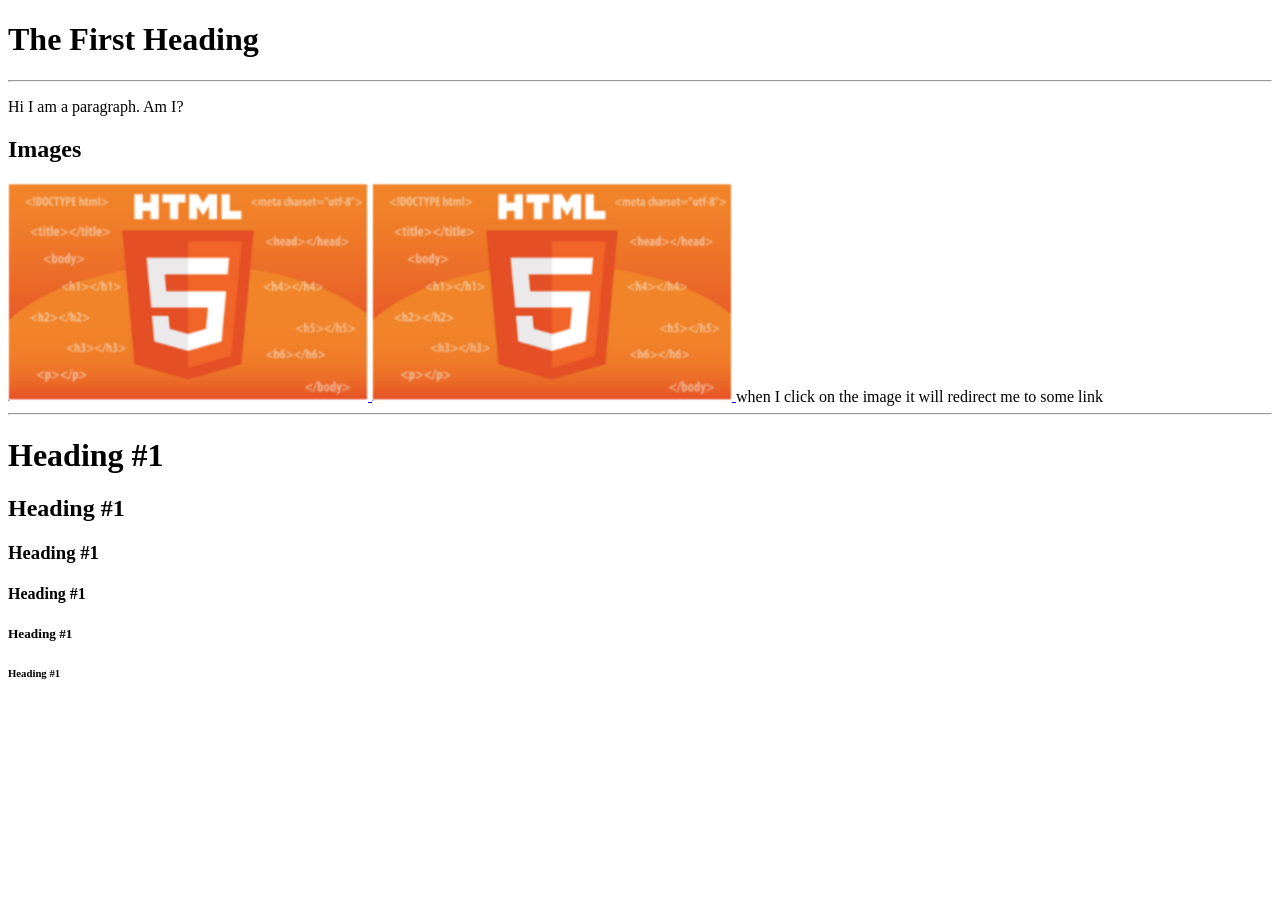
==== index.html @ 3f151169 "Add files via upload" ====
<!DOCTYPE html>
<html lang="en">
<head>
  <meta charset="utf-8">
  <title>HTML Task</title>
</head>
<body>

  <h1>The First Heading</h1>
  <hr>
  <p>Hi I am a paragraph. Am I?</p>

  <h2>Images</h2>
  <a href="https://www.w3schools.com/html/default.asp">
    <img src="HTML5.png" alt="html5" width="360">
  </a>
  <a href="https://www.w3schools.com/html/default.asp">
    <img src="HTML5.png" alt="html5" width="360">
  </a>
  <span>when I click on the image it will redirect me to some link</span>
  <hr>

  <h1>Heading #1</h1>
  <h2>Heading #1</h2>
  <h3>Heading #1</h3>
  <h4>Heading #1</h4>
  <h5>Heading #1</h5>
  <h6>Heading #1</h6>

</body>
</html>
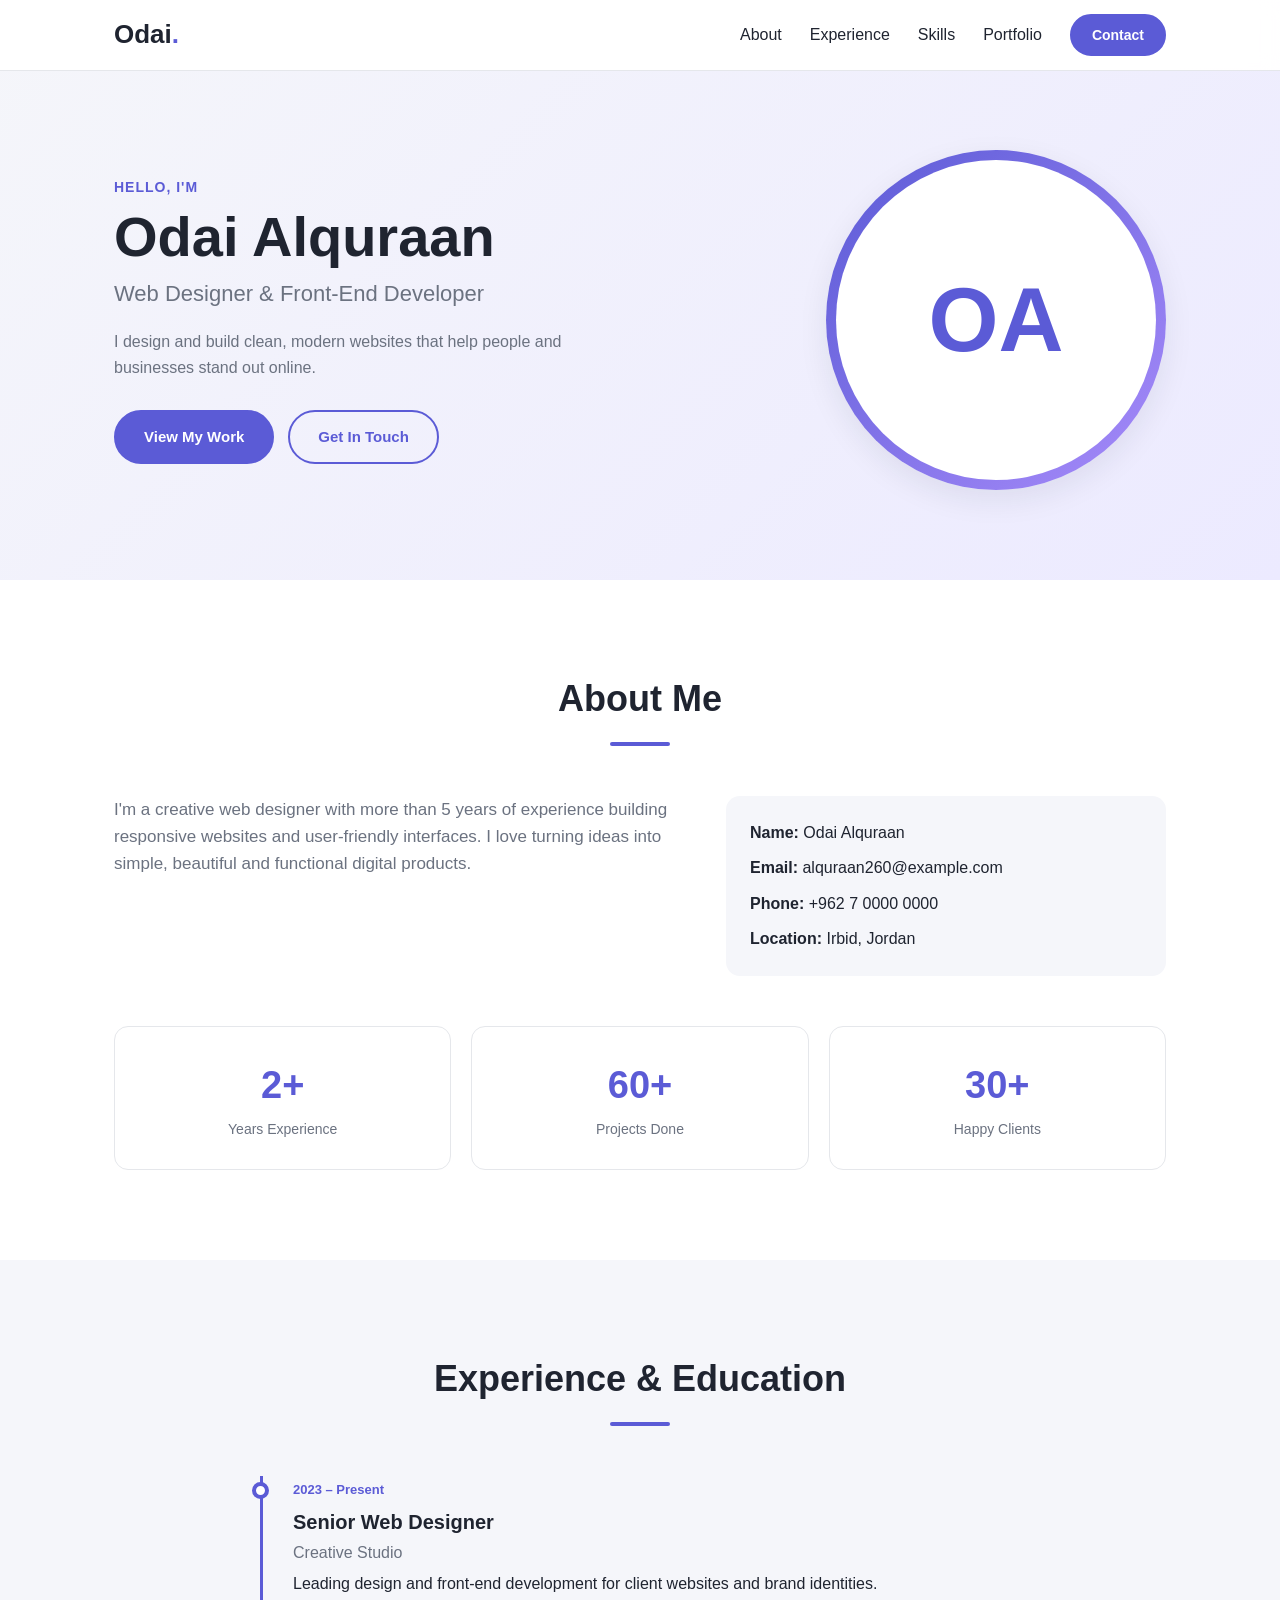
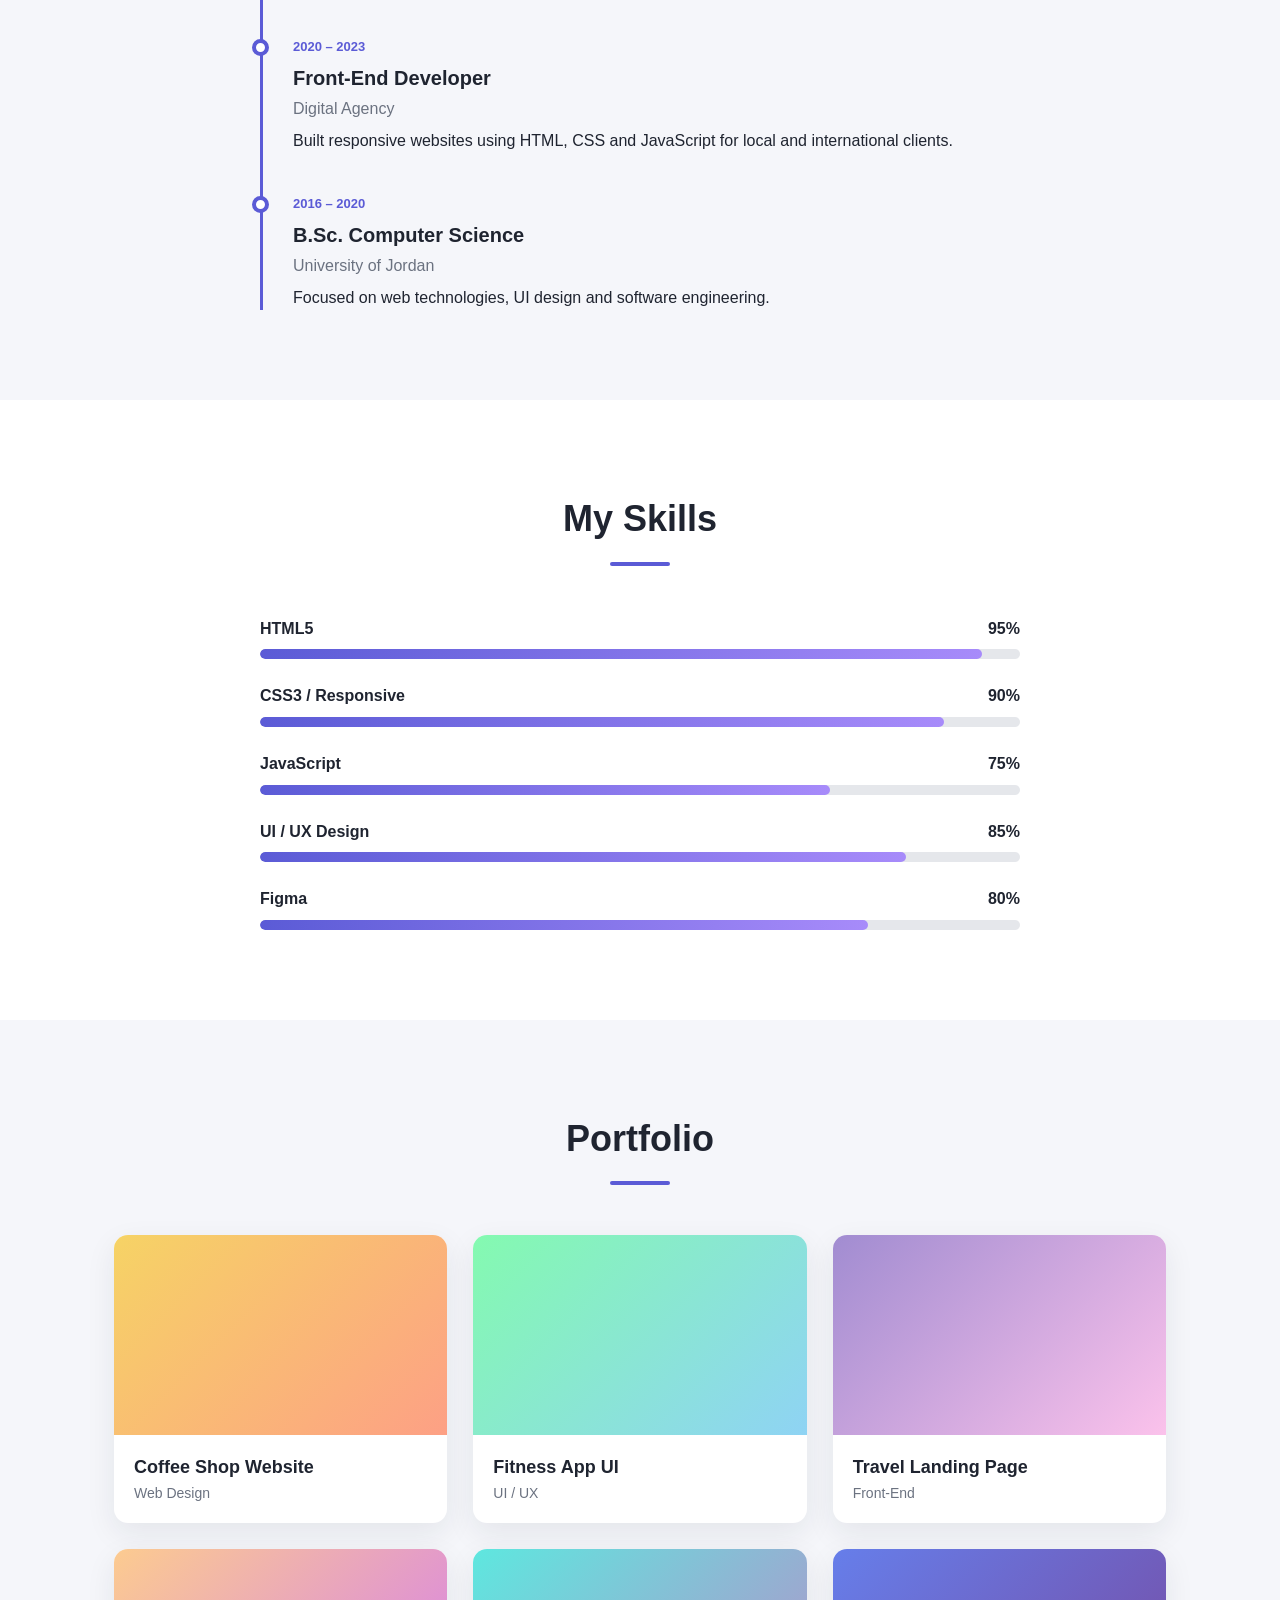
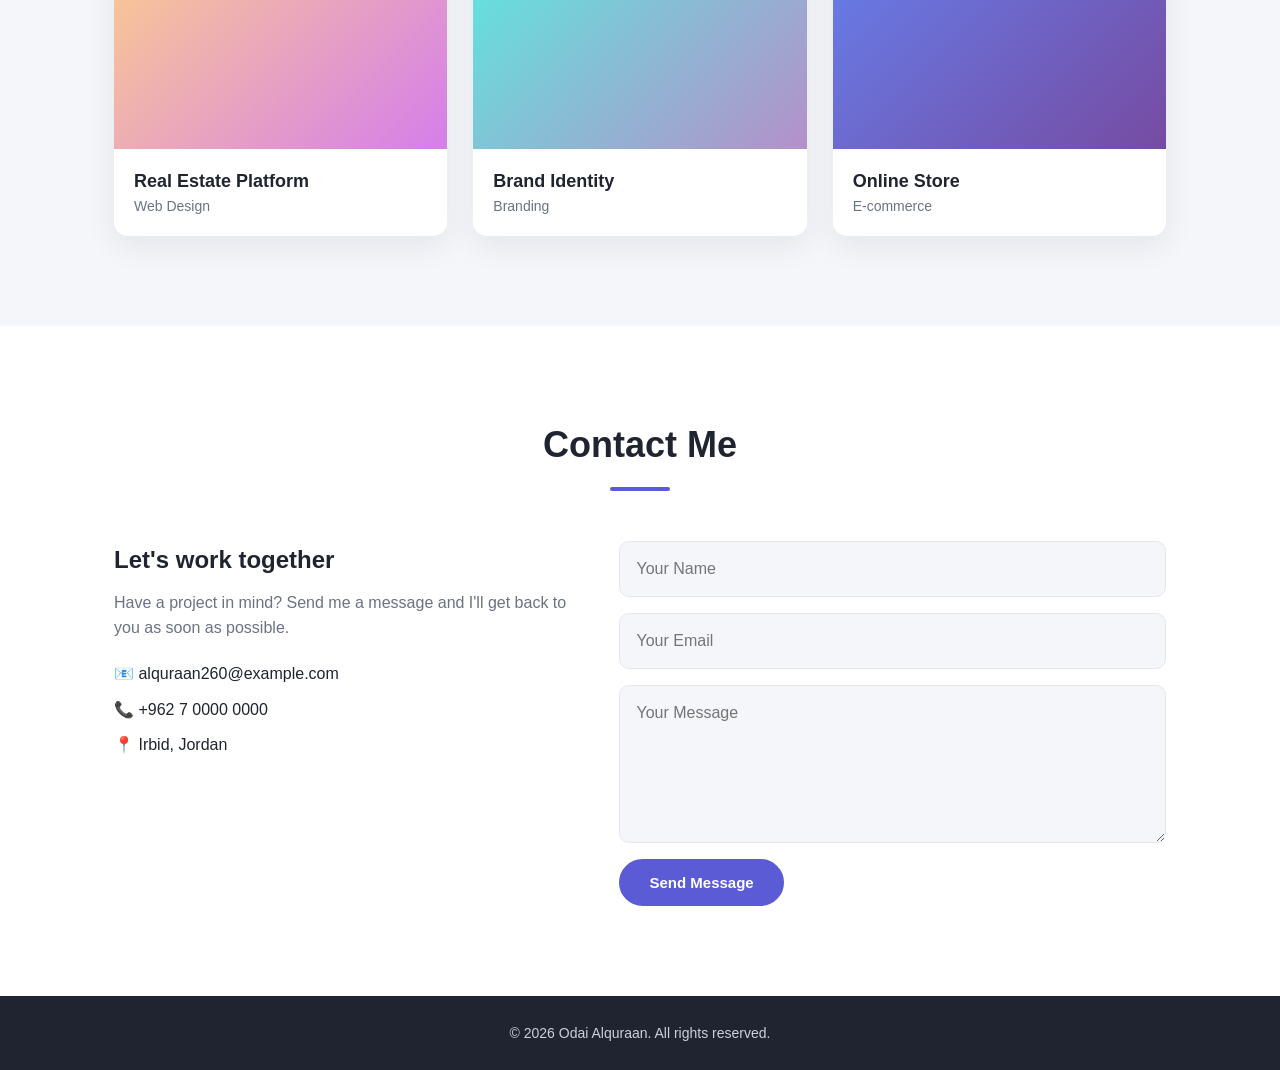
==== commit 28a1de3f: "Add files via upload" ====
--- a/index.html
+++ b/index.html
@@ -1,31 +1,192 @@
-<!DOCTYPE html>
-<html lang="en">
-<head>
-  <meta charset="utf-8">
-  <title>HTML Task</title>
-</head>
-<body>
-
-  <h1>The First Heading</h1>
-  <hr>
-  <p>Hi I am a paragraph. Am I?</p>
-
-  <h2>Images</h2>
-  <a href="https://www.w3schools.com/html/default.asp">
-    <img src="HTML5.png" alt="html5" width="360">
-  </a>
-  <a href="https://www.w3schools.com/html/default.asp">
-    <img src="HTML5.png" alt="html5" width="360">
-  </a>
-  <span>when I click on the image it will redirect me to some link</span>
-  <hr>
-
-  <h1>Heading #1</h1>
-  <h2>Heading #1</h2>
-  <h3>Heading #1</h3>
-  <h4>Heading #1</h4>
-  <h5>Heading #1</h5>
-  <h6>Heading #1</h6>
-
-</body>
-</html>+<!DOCTYPE html>
+<html lang="en">
+<head>
+  <meta charset="UTF-8">
+  <meta name="viewport" content="width=device-width, initial-scale=1.0">
+  <title>Odai Alquraan | Portfolio</title>
+  <link rel="stylesheet" href="style.css">
+</head>
+<body>
+
+  <header class="header">
+    <div class="container header__inner">
+      <a href="#home" class="logo">Odai<span>.</span></a>
+
+      <input type="checkbox" id="menu-toggle" class="menu-toggle">
+      <label for="menu-toggle" class="burger" aria-label="Toggle menu">
+        <span></span><span></span><span></span>
+      </label>
+
+      <nav class="nav">
+        <a href="#about">About</a>
+        <a href="#experience">Experience</a>
+        <a href="#skills">Skills</a>
+        <a href="#portfolio">Portfolio</a>
+        <a href="#contact" class="btn btn--small">Contact</a>
+      </nav>
+    </div>
+  </header>
+
+  <main>
+    <section class="hero" id="home">
+      <div class="container hero__inner">
+        <div class="hero__text">
+          <p class="eyebrow">Hello, I'm</p>
+          <h1>Odai Alquraan</h1>
+          <h2>Web Designer &amp; Front-End Developer</h2>
+          <p class="hero__desc">I design and build clean, modern websites that help people and businesses stand out online.</p>
+          <div class="hero__buttons">
+            <a href="#portfolio" class="btn">View My Work</a>
+            <a href="#contact" class="btn btn--outline">Get In Touch</a>
+          </div>
+        </div>
+        <div class="hero__photo">
+          <div class="photo-frame">
+            <div class="avatar">OA</div>
+          </div>
+        </div>
+      </div>
+    </section>
+
+    <section class="section" id="about">
+      <div class="container">
+        <h2 class="section__title">About Me</h2>
+        <div class="about">
+          <p>
+            I'm a creative web designer with more than 5 years of experience building
+            responsive websites and user-friendly interfaces. I love turning ideas into
+            simple, beautiful and functional digital products.
+          </p>
+          <ul class="about__info">
+            <li><strong>Name:</strong> Odai Alquraan</li>
+            <li><strong>Email:</strong> alquraan260@example.com</li>
+            <li><strong>Phone:</strong> +962 7 0000 0000</li>
+            <li><strong>Location:</strong> Irbid, Jordan</li>
+          </ul>
+        </div>
+        <div class="stats">
+          <div class="stat"><b>2+</b><span>Years Experience</span></div>
+          <div class="stat"><b>60+</b><span>Projects Done</span></div>
+          <div class="stat"><b>30+</b><span>Happy Clients</span></div>
+        </div>
+      </div>
+    </section>
+
+    <section class="section section--alt" id="experience">
+      <div class="container">
+        <h2 class="section__title">Experience &amp; Education</h2>
+        <div class="timeline">
+          <div class="timeline__item">
+            <span class="timeline__date">2023 – Present</span>
+            <h3>Senior Web Designer</h3>
+            <p class="timeline__place">Creative Studio</p>
+            <p>Leading design and front-end development for client websites and brand identities.</p>
+          </div>
+          <div class="timeline__item">
+            <span class="timeline__date">2020 – 2023</span>
+            <h3>Front-End Developer</h3>
+            <p class="timeline__place">Digital Agency</p>
+            <p>Built responsive websites using HTML, CSS and JavaScript for local and international clients.</p>
+          </div>
+          <div class="timeline__item">
+            <span class="timeline__date">2016 – 2020</span>
+            <h3>B.Sc. Computer Science</h3>
+            <p class="timeline__place">University of Jordan</p>
+            <p>Focused on web technologies, UI design and software engineering.</p>
+          </div>
+        </div>
+      </div>
+    </section>
+
+    <section class="section" id="skills">
+      <div class="container">
+        <h2 class="section__title">My Skills</h2>
+        <div class="skills">
+          <div class="skill">
+            <div class="skill__head"><span>HTML5</span><span>95%</span></div>
+            <div class="skill__bar"><i style="width:95%"></i></div>
+          </div>
+          <div class="skill">
+            <div class="skill__head"><span>CSS3 / Responsive</span><span>90%</span></div>
+            <div class="skill__bar"><i style="width:90%"></i></div>
+          </div>
+          <div class="skill">
+            <div class="skill__head"><span>JavaScript</span><span>75%</span></div>
+            <div class="skill__bar"><i style="width:75%"></i></div>
+          </div>
+          <div class="skill">
+            <div class="skill__head"><span>UI / UX Design</span><span>85%</span></div>
+            <div class="skill__bar"><i style="width:85%"></i></div>
+          </div>
+          <div class="skill">
+            <div class="skill__head"><span>Figma</span><span>80%</span></div>
+            <div class="skill__bar"><i style="width:80%"></i></div>
+          </div>
+        </div>
+      </div>
+    </section>
+
+    <section class="section section--alt" id="portfolio">
+      <div class="container">
+        <h2 class="section__title">Portfolio</h2>
+        <div class="grid">
+          <article class="card">
+            <div class="card__img g1"></div>
+            <div class="card__body"><h3>Coffee Shop Website</h3><p>Web Design</p></div>
+          </article>
+          <article class="card">
+            <div class="card__img g2"></div>
+            <div class="card__body"><h3>Fitness App UI</h3><p>UI / UX</p></div>
+          </article>
+          <article class="card">
+            <div class="card__img g3"></div>
+            <div class="card__body"><h3>Travel Landing Page</h3><p>Front-End</p></div>
+          </article>
+          <article class="card">
+            <div class="card__img g4"></div>
+            <div class="card__body"><h3>Real Estate Platform</h3><p>Web Design</p></div>
+          </article>
+          <article class="card">
+            <div class="card__img g5"></div>
+            <div class="card__body"><h3>Brand Identity</h3><p>Branding</p></div>
+          </article>
+          <article class="card">
+            <div class="card__img g6"></div>
+            <div class="card__body"><h3>Online Store</h3><p>E-commerce</p></div>
+          </article>
+        </div>
+      </div>
+    </section>
+
+    <section class="section" id="contact">
+      <div class="container">
+        <h2 class="section__title">Contact Me</h2>
+        <div class="contact">
+          <div class="contact__info">
+            <h3>Let's work together</h3>
+            <p>Have a project in mind? Send me a message and I'll get back to you as soon as possible.</p>
+            <ul>
+              <li>📧 alquraan260@example.com</li>
+              <li>📞 +962 7 0000 0000</li>
+              <li>📍 Irbid, Jordan</li>
+            </ul>
+          </div>
+          <form class="form" action="#" method="post">
+            <input type="text" placeholder="Your Name" required>
+            <input type="email" placeholder="Your Email" required>
+            <textarea rows="5" placeholder="Your Message" required></textarea>
+            <button type="submit" class="btn">Send Message</button>
+          </form>
+        </div>
+      </div>
+    </section>
+  </main>
+
+  <footer class="footer">
+    <div class="container">
+      <p>© 2026 Odai Alquraan. All rights reserved.</p>
+    </div>
+  </footer>
+
+</body>
+</html>
--- a/style.css
+++ b/style.css
@@ -0,0 +1,209 @@
+*, *::before, *::after { box-sizing: border-box; margin: 0; padding: 0; }
+
+:root {
+  --bg: #ffffff;
+  --bg-alt: #f5f6fa;
+  --text: #1f2430;
+  --muted: #6b7280;
+  --accent: #5b5bd6;
+  --accent-dark: #4343b5;
+  --border: #e5e7eb;
+  --radius: 14px;
+  --shadow: 0 10px 30px rgba(31, 36, 48, .08);
+}
+
+html { scroll-behavior: smooth; scroll-padding-top: 70px; }
+
+body {
+  font-family: "Segoe UI", Roboto, Helvetica, Arial, sans-serif;
+  color: var(--text);
+  background: var(--bg);
+  line-height: 1.6;
+}
+
+a { color: inherit; text-decoration: none; }
+ul { list-style: none; }
+
+.container { width: 100%; max-width: 1100px; margin: 0 auto; padding: 0 24px; }
+
+.btn {
+  display: inline-block;
+  padding: 13px 28px;
+  background: var(--accent);
+  color: #fff;
+  border: 2px solid var(--accent);
+  border-radius: 50px;
+  font-size: 15px;
+  font-weight: 600;
+  cursor: pointer;
+  transition: .25s;
+}
+.btn:hover { background: var(--accent-dark); border-color: var(--accent-dark); transform: translateY(-2px); }
+.btn--outline { background: transparent; color: var(--accent); }
+.btn--outline:hover { color: #fff; }
+.btn--small { padding: 8px 20px; font-size: 14px; }
+
+.header {
+  position: fixed; top: 0; left: 0; right: 0;
+  background: rgba(255, 255, 255, .95);
+  backdrop-filter: blur(8px);
+  border-bottom: 1px solid var(--border);
+  z-index: 100;
+}
+.header__inner { display: flex; align-items: center; justify-content: space-between; height: 70px; }
+.logo { font-size: 26px; font-weight: 800; }
+.logo span { color: var(--accent); }
+
+.nav { display: flex; align-items: center; gap: 28px; font-weight: 500; }
+.nav a:not(.btn):hover { color: var(--accent); }
+
+.menu-toggle { display: none; }
+.burger { display: none; cursor: pointer; flex-direction: column; gap: 5px; padding: 6px; }
+.burger span { width: 26px; height: 3px; background: var(--text); border-radius: 3px; transition: .3s; }
+
+.hero { padding: 150px 0 90px; background: linear-gradient(135deg, #f5f6fa 0%, #eceaff 100%); }
+.hero__inner { display: flex; align-items: center; justify-content: space-between; gap: 40px; }
+.hero__text { flex: 1; }
+.eyebrow { color: var(--accent); font-weight: 600; letter-spacing: 1px; text-transform: uppercase; font-size: 14px; }
+.hero h1 { font-size: 56px; line-height: 1.1; margin: 8px 0; }
+.hero h2 { font-size: 22px; font-weight: 500; color: var(--muted); margin-bottom: 18px; }
+.hero__desc { max-width: 480px; color: var(--muted); margin-bottom: 30px; }
+.hero__buttons { display: flex; gap: 14px; flex-wrap: wrap; }
+
+.hero__photo { flex: 0 0 auto; }
+.photo-frame {
+  width: 340px; height: 340px; border-radius: 50%;
+  padding: 10px;
+  background: linear-gradient(135deg, var(--accent), #a78bfa);
+  box-shadow: var(--shadow);
+}
+.avatar {
+  width: 100%; height: 100%; border-radius: 50%;
+  background: #fff;
+  display: flex; align-items: center; justify-content: center;
+  font-size: 90px; font-weight: 800; color: var(--accent);
+}
+
+.section { padding: 90px 0; }
+.section--alt { background: var(--bg-alt); }
+.section__title { font-size: 36px; text-align: center; margin-bottom: 50px; position: relative; }
+.section__title::after {
+  content: ""; display: block; width: 60px; height: 4px;
+  background: var(--accent); border-radius: 4px; margin: 14px auto 0;
+}
+
+.about { display: grid; grid-template-columns: 1.3fr 1fr; gap: 40px; align-items: start; }
+.about p { color: var(--muted); font-size: 17px; }
+.about__info { background: var(--bg-alt); padding: 24px; border-radius: var(--radius); display: grid; gap: 10px; }
+.stats { display: grid; grid-template-columns: repeat(3, 1fr); gap: 20px; margin-top: 50px; }
+.stat { text-align: center; padding: 28px 10px; border: 1px solid var(--border); border-radius: var(--radius); }
+.stat b { display: block; font-size: 38px; color: var(--accent); }
+.stat span { color: var(--muted); font-size: 14px; }
+
+.timeline { max-width: 760px; margin: 0 auto; border-left: 3px solid var(--accent); padding-left: 30px; }
+.timeline__item { position: relative; padding-bottom: 36px; }
+.timeline__item:last-child { padding-bottom: 0; }
+.timeline__item::before {
+  content: ""; position: absolute; left: -41px; top: 6px;
+  width: 17px; height: 17px; background: #fff;
+  border: 4px solid var(--accent); border-radius: 50%;
+}
+.timeline__date { font-size: 13px; font-weight: 700; color: var(--accent); }
+.timeline h3 { font-size: 20px; margin: 4px 0 2px; }
+.timeline__place { color: var(--muted); font-weight: 500; margin-bottom: 6px; }
+
+.skills { max-width: 760px; margin: 0 auto; display: grid; gap: 24px; }
+.skill__head { display: flex; justify-content: space-between; font-weight: 600; margin-bottom: 8px; }
+.skill__bar { height: 10px; background: var(--border); border-radius: 10px; overflow: hidden; }
+.skill__bar i { display: block; height: 100%; background: linear-gradient(90deg, var(--accent), #a78bfa); border-radius: 10px; }
+
+.grid { display: grid; grid-template-columns: repeat(3, 1fr); gap: 26px; }
+.card { background: #fff; border-radius: var(--radius); overflow: hidden; box-shadow: var(--shadow); transition: .3s; }
+.card:hover { transform: translateY(-6px); }
+.card__img { height: 200px; }
+.card__body { padding: 18px 20px; }
+.card__body h3 { font-size: 18px; }
+.card__body p { color: var(--muted); font-size: 14px; }
+.g1 { background: linear-gradient(135deg, #f6d365, #fda085); }
+.g2 { background: linear-gradient(135deg, #84fab0, #8fd3f4); }
+.g3 { background: linear-gradient(135deg, #a18cd1, #fbc2eb); }
+.g4 { background: linear-gradient(135deg, #fccb90, #d57eeb); }
+.g5 { background: linear-gradient(135deg, #5ee7df, #b490ca); }
+.g6 { background: linear-gradient(135deg, #667eea, #764ba2); }
+
+.contact { display: grid; grid-template-columns: 1fr 1.2fr; gap: 50px; }
+.contact__info h3 { font-size: 24px; margin-bottom: 10px; }
+.contact__info p { color: var(--muted); margin-bottom: 20px; }
+.contact__info li { margin-bottom: 10px; }
+.form { display: grid; gap: 16px; }
+.form input, .form textarea {
+  width: 100%; padding: 14px 16px;
+  border: 1px solid var(--border); border-radius: 10px;
+  font: inherit; background: var(--bg-alt); outline: none; transition: .2s;
+}
+.form input:focus, .form textarea:focus { border-color: var(--accent); background: #fff; }
+.form .btn { justify-self: start; }
+
+.footer { background: var(--text); color: #cbd0dc; text-align: center; padding: 26px 0; font-size: 14px; }
+
+@media (max-width: 768px) {
+  .hero__inner { flex-direction: column-reverse; text-align: center; }
+  .hero__desc { margin-left: auto; margin-right: auto; }
+  .hero__buttons { justify-content: center; }
+  .photo-frame { width: 260px; height: 260px; }
+  .avatar { font-size: 70px; }
+  .about, .contact { grid-template-columns: 1fr; }
+  .grid { grid-template-columns: repeat(2, 1fr); }
+
+  .burger { display: flex; }
+  .nav {
+    position: absolute; top: 70px; left: 0; right: 0;
+    flex-direction: column; gap: 0;
+    background: #fff; border-bottom: 1px solid var(--border);
+    max-height: 0; overflow: hidden; transition: max-height .35s ease;
+  }
+  .nav a { width: 100%; text-align: center; padding: 14px 0; border-top: 1px solid var(--border); }
+  .nav .btn { width: auto; margin: 14px 0; padding: 10px 28px; border-top: 2px solid var(--accent); }
+  .menu-toggle:checked ~ .nav { max-height: 420px; }
+  .menu-toggle:checked + .burger span:nth-child(1) { transform: translateY(8px) rotate(45deg); }
+  .menu-toggle:checked + .burger span:nth-child(2) { opacity: 0; }
+  .menu-toggle:checked + .burger span:nth-child(3) { transform: translateY(-8px) rotate(-45deg); }
+}
+
+@media (max-width: 425px) {
+  .container { padding: 0 16px; }
+  .header__inner { height: 62px; }
+  .nav { top: 62px; }
+  .logo { font-size: 22px; }
+
+  .hero { padding: 110px 0 60px; }
+  .hero h1 { font-size: 36px; }
+  .hero h2 { font-size: 17px; }
+  .hero__desc { font-size: 15px; }
+  .hero__buttons { flex-direction: column; align-items: stretch; }
+  .hero__buttons .btn { text-align: center; }
+  .photo-frame { width: 210px; height: 210px; padding: 8px; }
+  .avatar { font-size: 56px; }
+
+  .section { padding: 60px 0; }
+  .section__title { font-size: 26px; margin-bottom: 34px; }
+
+  .about p { font-size: 15px; }
+  .about__info { padding: 18px; font-size: 14px; word-break: break-word; }
+  .stats { grid-template-columns: 1fr; gap: 14px; margin-top: 34px; }
+  .stat { padding: 20px 10px; }
+  .stat b { font-size: 32px; }
+
+  .timeline { padding-left: 22px; }
+  .timeline__item::before { left: -33px; }
+  .timeline h3 { font-size: 18px; }
+
+  .grid { grid-template-columns: 1fr; gap: 20px; }
+  .card__img { height: 170px; }
+
+  .contact { gap: 30px; }
+  .contact__info h3 { font-size: 20px; }
+  .form .btn { width: 100%; text-align: center; justify-self: stretch; }
+
+  .footer { font-size: 13px; }
+}
